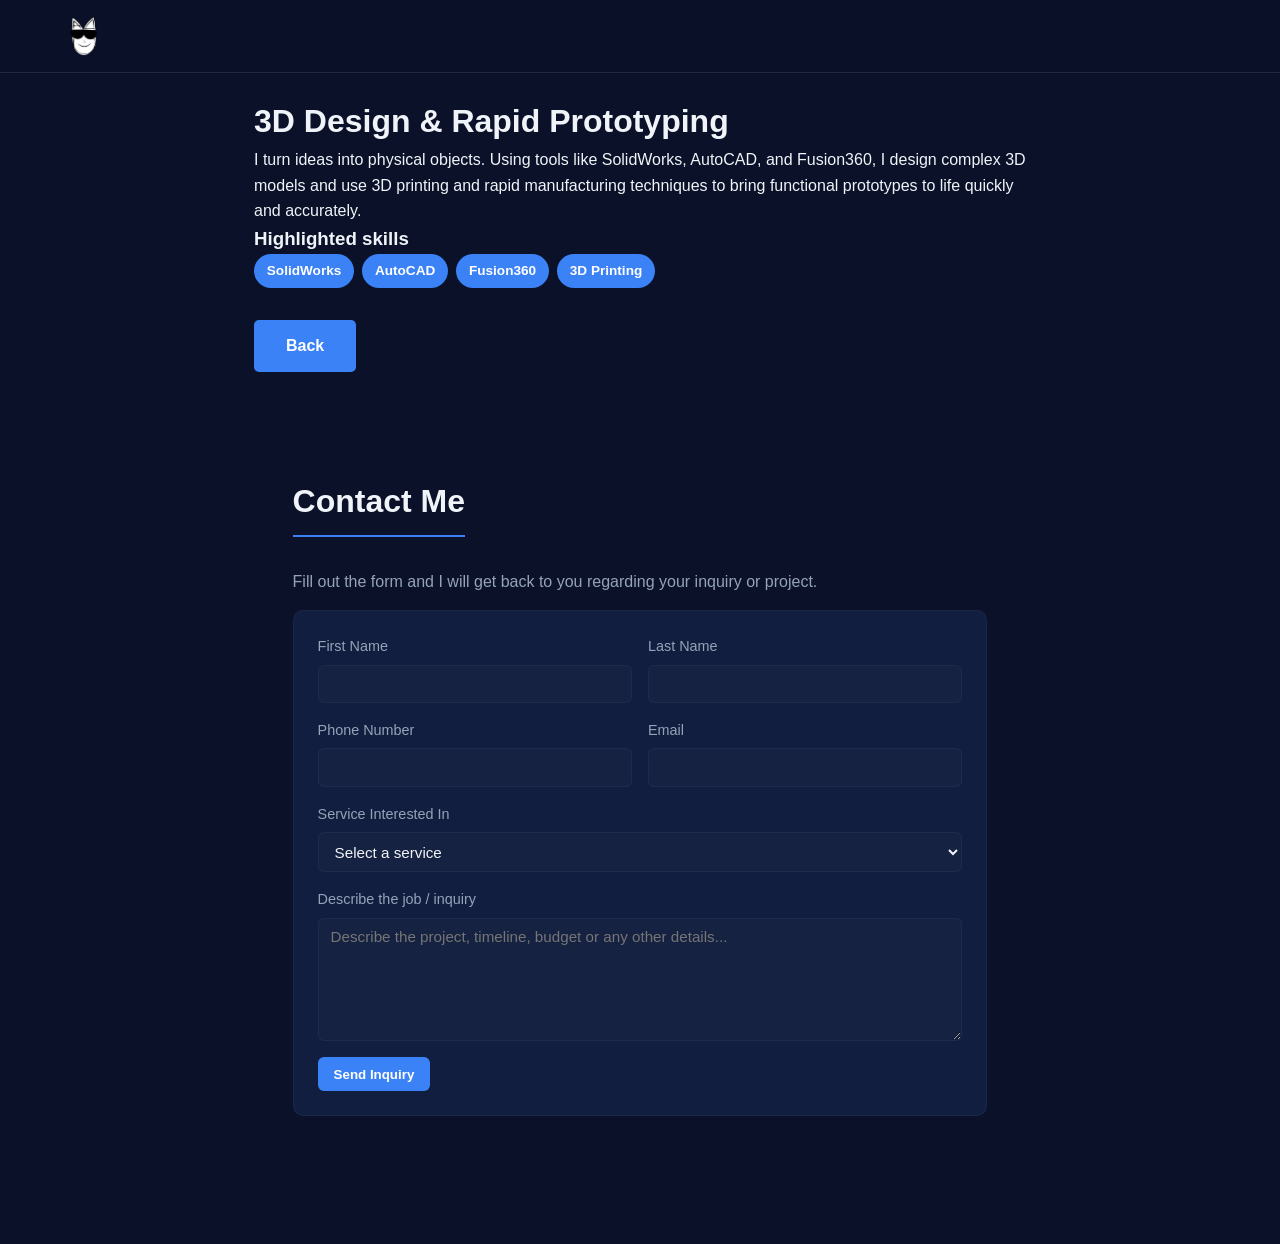
==== services/3d-design/index.html @ 31b72bd5 "Initial commit" ====
<!doctype html>
<!--
  services/3d-design/index.html
  Purpose: Dedicated service page for "3D Design & Rapid Prototyping".
  Notes:
    - Images referenced from root `images/` via `../../images/`.
-->
<html lang="en">
<head>
  <meta charset="utf-8">
  <meta name="viewport" content="width=device-width,initial-scale=1">
  <title>3D Design & Rapid Prototyping - Mohamed Badran</title>
  <meta name="description" content="3D Design & Rapid Prototyping: CAD design, 3D printing, and rapid manufacturing by Mohamed Badran.">
  <meta property="og:title" content="3D Design & Rapid Prototyping - Mohamed Badran">
  <meta property="og:description" content="CAD modeling, prototyping, and 3D printing to turn ideas into functional objects quickly.">
  <meta property="og:image" content="../../images/MBLogo.png">
  <meta property="og:type" content="website">
  <link rel="stylesheet" href="styles.css">
  <link rel="icon" href="../../images/MBLogo.png" type="image/png">
</head>
<body>
  <nav>
    <div class="logo"><a href="../../index.html"><img src="../../images/MBLogo.png" class="logo-img" alt="logo"></a></div>
  </nav>
  <main style="padding:6rem 5%; max-width:900px; margin:auto;">
    <h1>3D Design & Rapid Prototyping</h1>
    <p>I turn ideas into physical objects. Using tools like SolidWorks, AutoCAD, and Fusion360, I design complex 3D models and use 3D printing and rapid manufacturing techniques to bring functional prototypes to life quickly and accurately.</p>
    <h3>Highlighted skills</h3>
    <div class="tag-container">
      <span class="skill-tag">SolidWorks</span>
      <span class="skill-tag">AutoCAD</span>
      <span class="skill-tag">Fusion360</span>
      <span class="skill-tag">3D Printing</span>
    </div>
    <p style="margin-top:2rem;"><a href="../../index.html" class="btn">Back</a></p>
    <section id="contact" class="contact-section" style="margin-top:2.5rem;">
      <h2 class="section-title">Contact Me</h2>
      <p style="color: var(--text-secondary); margin-bottom: 1rem;">Fill out the form and I will get back to you regarding your inquiry or project.</p>
      <form id="contact-form" class="contact-form">
        <div class="form-row">
          <div class="form-field">
            <label for="firstName">First Name</label>
            <input type="text" id="firstName" name="firstName" required>
          </div>
          <div class="form-field">
            <label for="lastName">Last Name</label>
            <input type="text" id="lastName" name="lastName" required>
          </div>
        </div>
        <div class="form-row">
          <div class="form-field">
            <label for="phone">Phone Number</label>
            <input type="tel" id="phone" name="phone">
          </div>
          <div class="form-field">
            <label for="email">Email</label>
            <input type="email" id="email" name="email" required>
          </div>
        </div>
        <div class="form-row">
          <div class="form-field full">
            <label for="service">Service Interested In</label>
            <select id="service" name="service">
              <option value="">Select a service</option>
              <option>Industrial Engineering & Operations</option>
              <option>IT Infrastructure & Maintenance</option>
              <option>Project, Event & Team Leadership</option>
              <option>AI & Data Science</option>
              <option>Software Development & Testing</option>
              <option>Robotics & Embedded Systems</option>
              <option>3D Design & Rapid Prototyping</option>
              <option>Robotics Competitions & Judging</option>
              <option>STEAM Education & Coaching</option>
              <option>Creative Design & Branding</option>
            </select>
          </div>
        </div>
        <div class="form-row">
          <div class="form-field full">
            <label for="message">Describe the job / inquiry</label>
            <textarea id="message" name="message" rows="6" placeholder="Describe the project, timeline, budget or any other details..." required></textarea>
          </div>
        </div>
        <div style="margin-top:1rem; display:flex; gap:0.75rem; align-items:center;">
          <button type="submit" class="btn submit-btn">Send Inquiry</button>
          <div id="contact-success" style="color:var(--accent); display:none;">Preparing email...</div>
        </div>
      </form>
    </section>
    </main>
    <script src="../../scripts.shared.js" defer></script>
</body>
</html>
---- services/3d-design/styles.css ----
/*
	services/3d-design/styles.css
	Purpose: styles for 3D Design & Rapid Prototyping page. Imports shared styles from `styles.index.css`.
*/
@import url('../../styles.index.css');
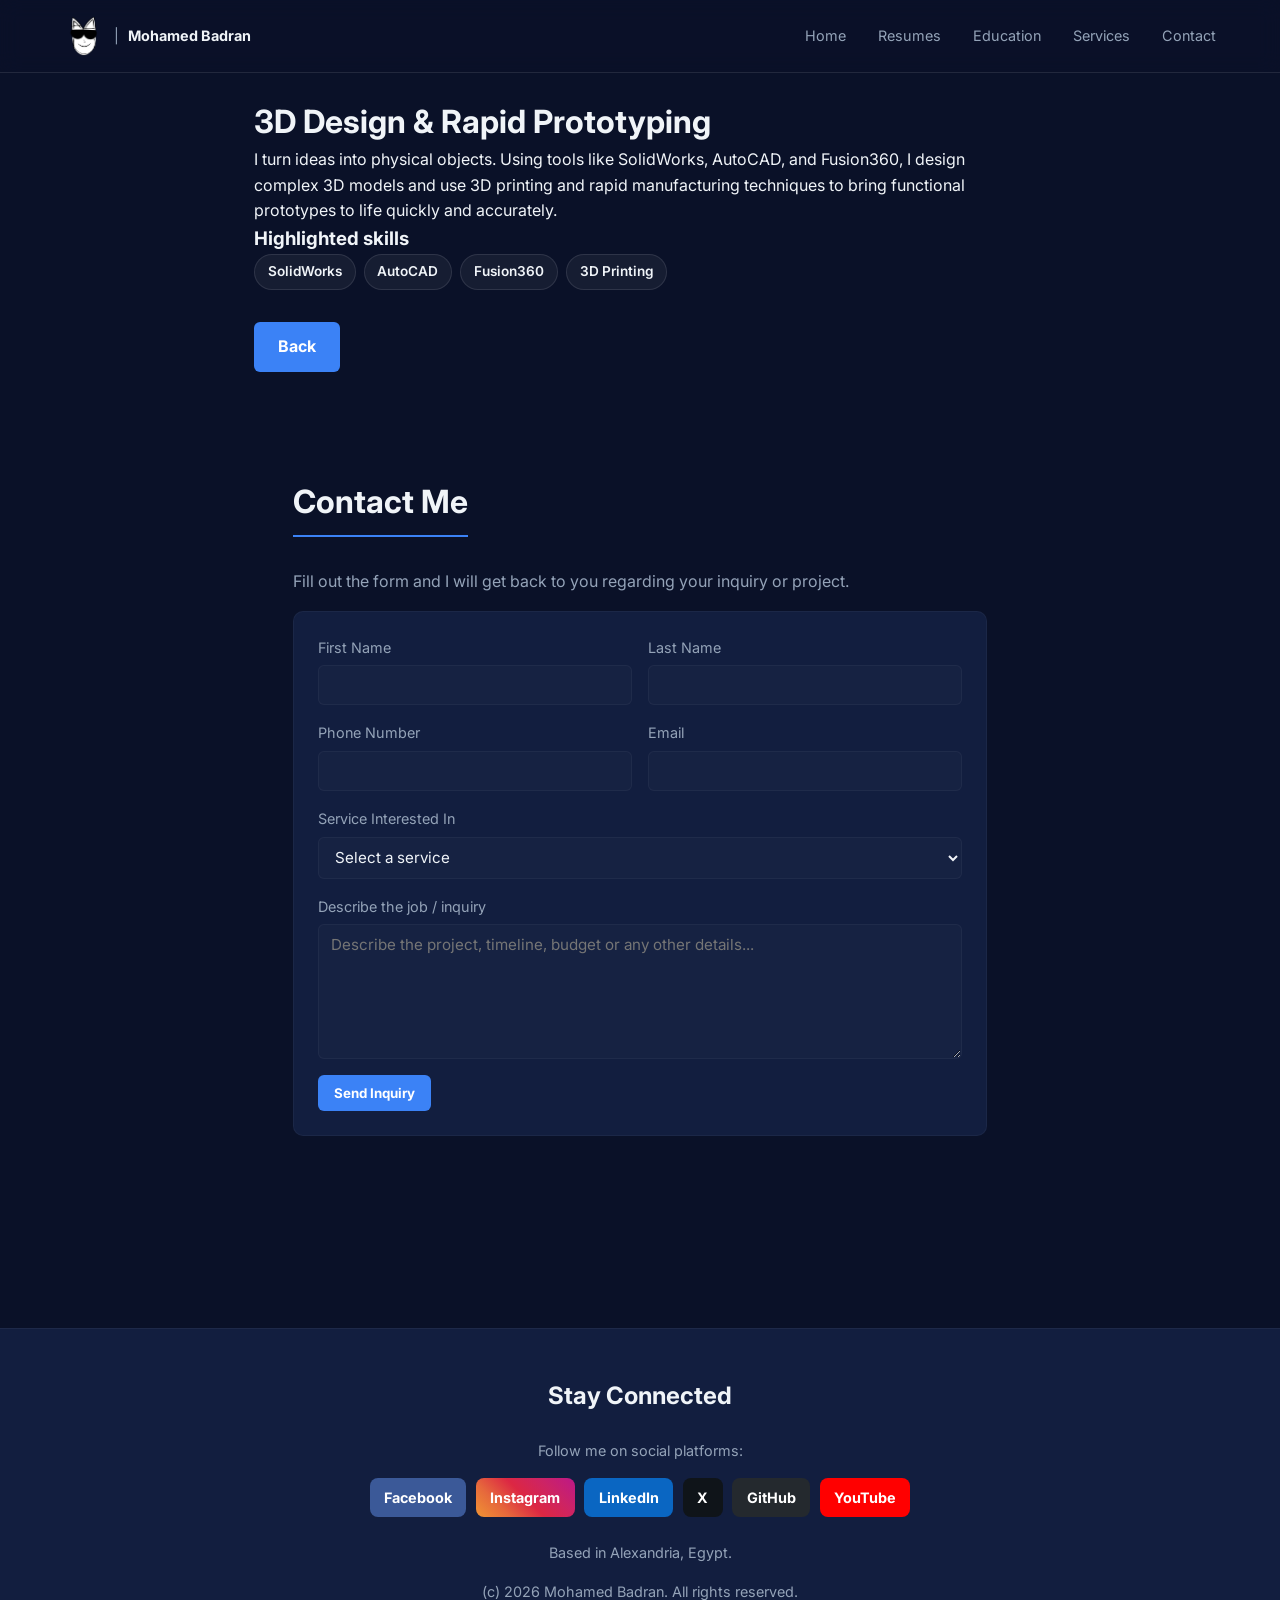
==== commit 1ecb109e: "enhanced visuals and animations and edited the flow of website" ====
--- a/services/3d-design/index.html
+++ b/services/3d-design/index.html
@@ -20,7 +20,18 @@
 </head>
 <body>
   <nav>
-    <div class="logo"><a href="../../index.html"><img src="../../images/MBLogo.png" class="logo-img" alt="logo"></a></div>
+    <div class="logo">
+      <a href="../../index.html"><img src="../../images/MBLogo.png" alt="logo" class="logo-img"></a>
+      <a href="../../index.html" class="logo-name">Mohamed Badran</a>
+    </div>
+    <div class="menu-toggle" aria-label="Toggle navigation">☰</div>
+    <ul>
+      <li><a href="../../index.html">Home</a></li>
+      <li><a href="../../index.html#resumes">Resumes</a></li>
+      <li><a href="../../index.html#education">Education</a></li>
+      <li><a href="../../index.html#services">Services</a></li>
+      <li><a href="#contact">Contact</a></li>
+    </ul>
   </nav>
   <main style="padding:6rem 5%; max-width:900px; margin:auto;">
     <h1>3D Design & Rapid Prototyping</h1>
@@ -87,7 +98,21 @@
         </div>
       </form>
     </section>
-    </main>
-    <script src="../../scripts.shared.js" defer></script>
+  </main>
+  <footer>
+    <h2 style="color: var(--text-primary); margin-bottom:1.5rem;">Stay Connected</h2>
+    <p style="margin-bottom:1rem;">Follow me on social platforms:</p>
+    <div class="socials" style="margin-bottom:1.5rem;">
+        <a class="social-btn fb" href="https://facebook.com/mbadran0109" target="_blank" rel="noopener">Facebook</a>
+        <a class="social-btn ig" href="https://instagram.com/mbadran0109" target="_blank" rel="noopener">Instagram</a>
+        <a class="social-btn li" href="https://linkedin.com/in/mbadran0109" target="_blank" rel="noopener">LinkedIn</a>
+        <a class="social-btn x" href="https://x.com/mbadran0109" target="_blank" rel="noopener">X</a>
+        <a class="social-btn gh" href="https://github.com/mbadran0109" target="_blank" rel="noopener">GitHub</a>
+        <a class="social-btn yt" href="https://youtube.com/@mbadran0109" target="_blank" rel="noopener">YouTube</a>
+    </div>
+    <p style="margin-top:1rem;">Based in Alexandria, Egypt.</p>
+    <p>(c) 2026 Mohamed Badran. All rights reserved.</p>
+  </footer>
+  <script src="../../scripts.shared.js" defer></script>
 </body>
 </html>
